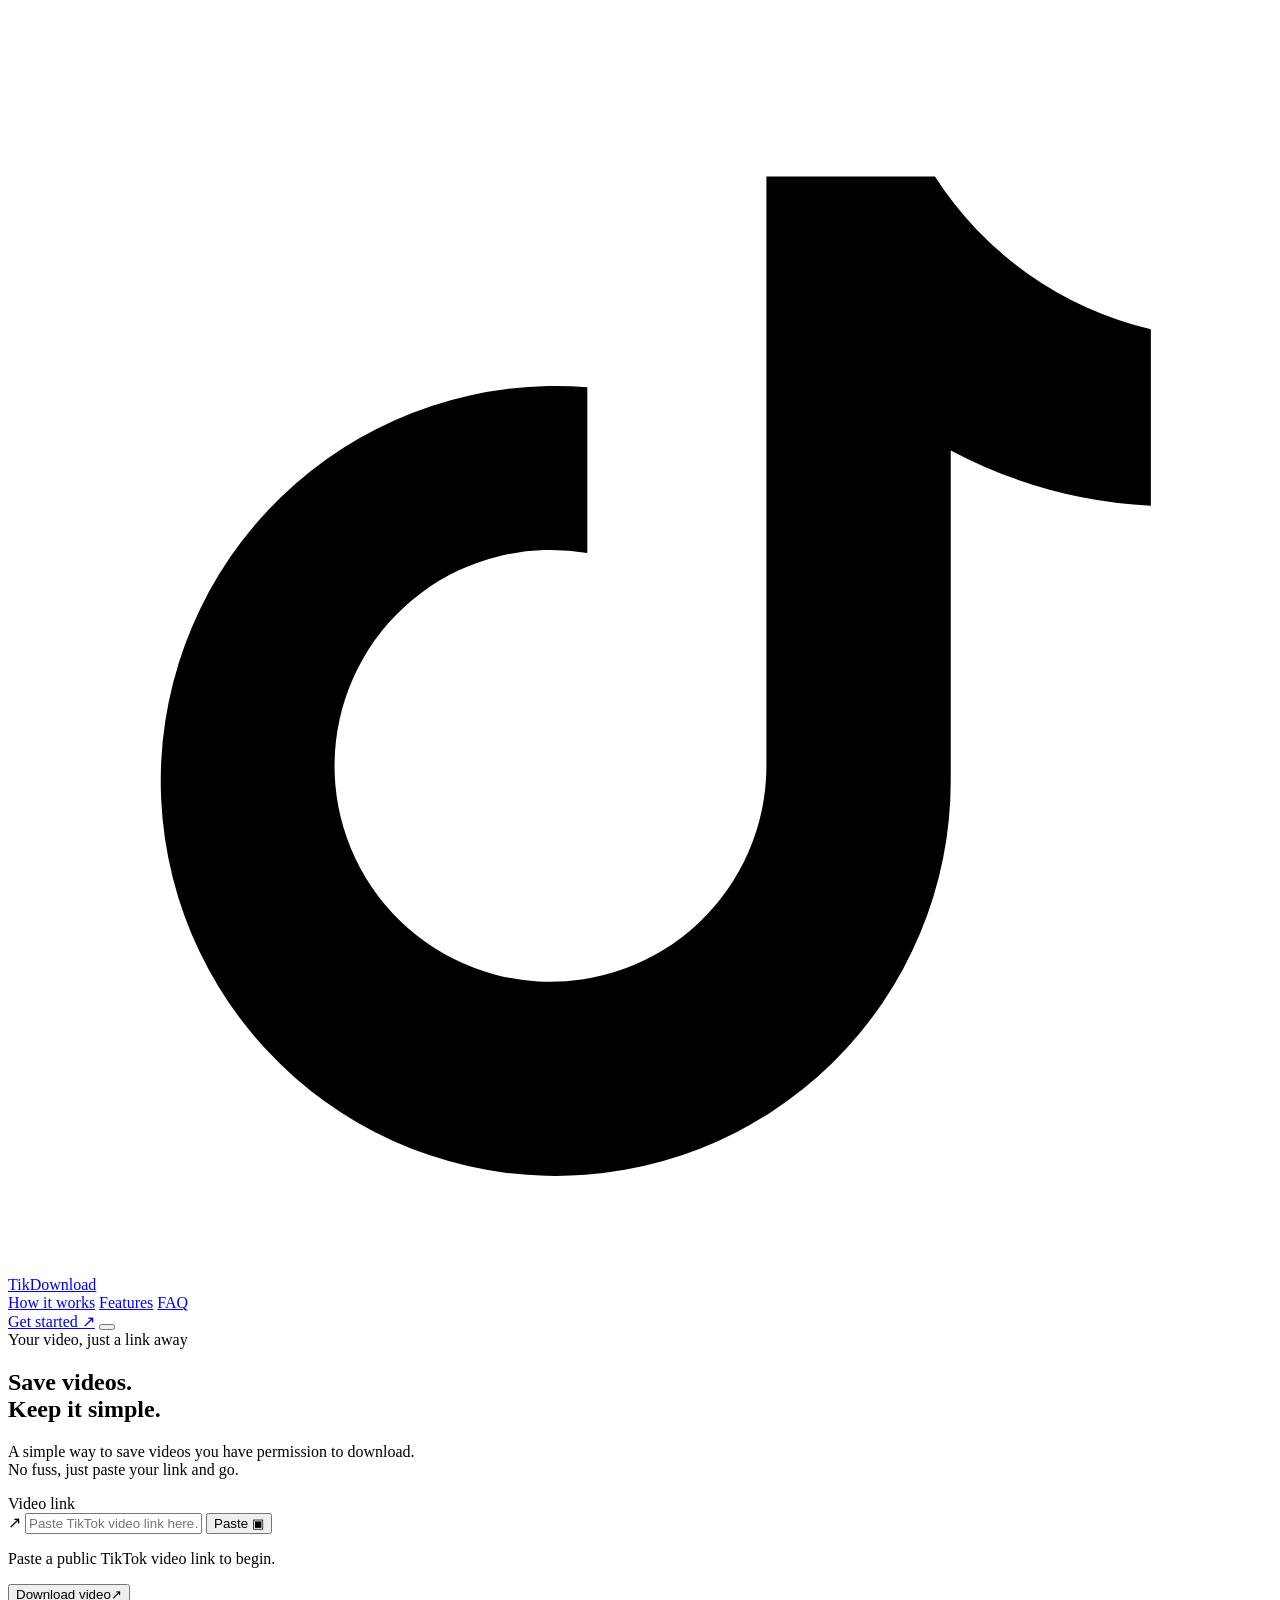
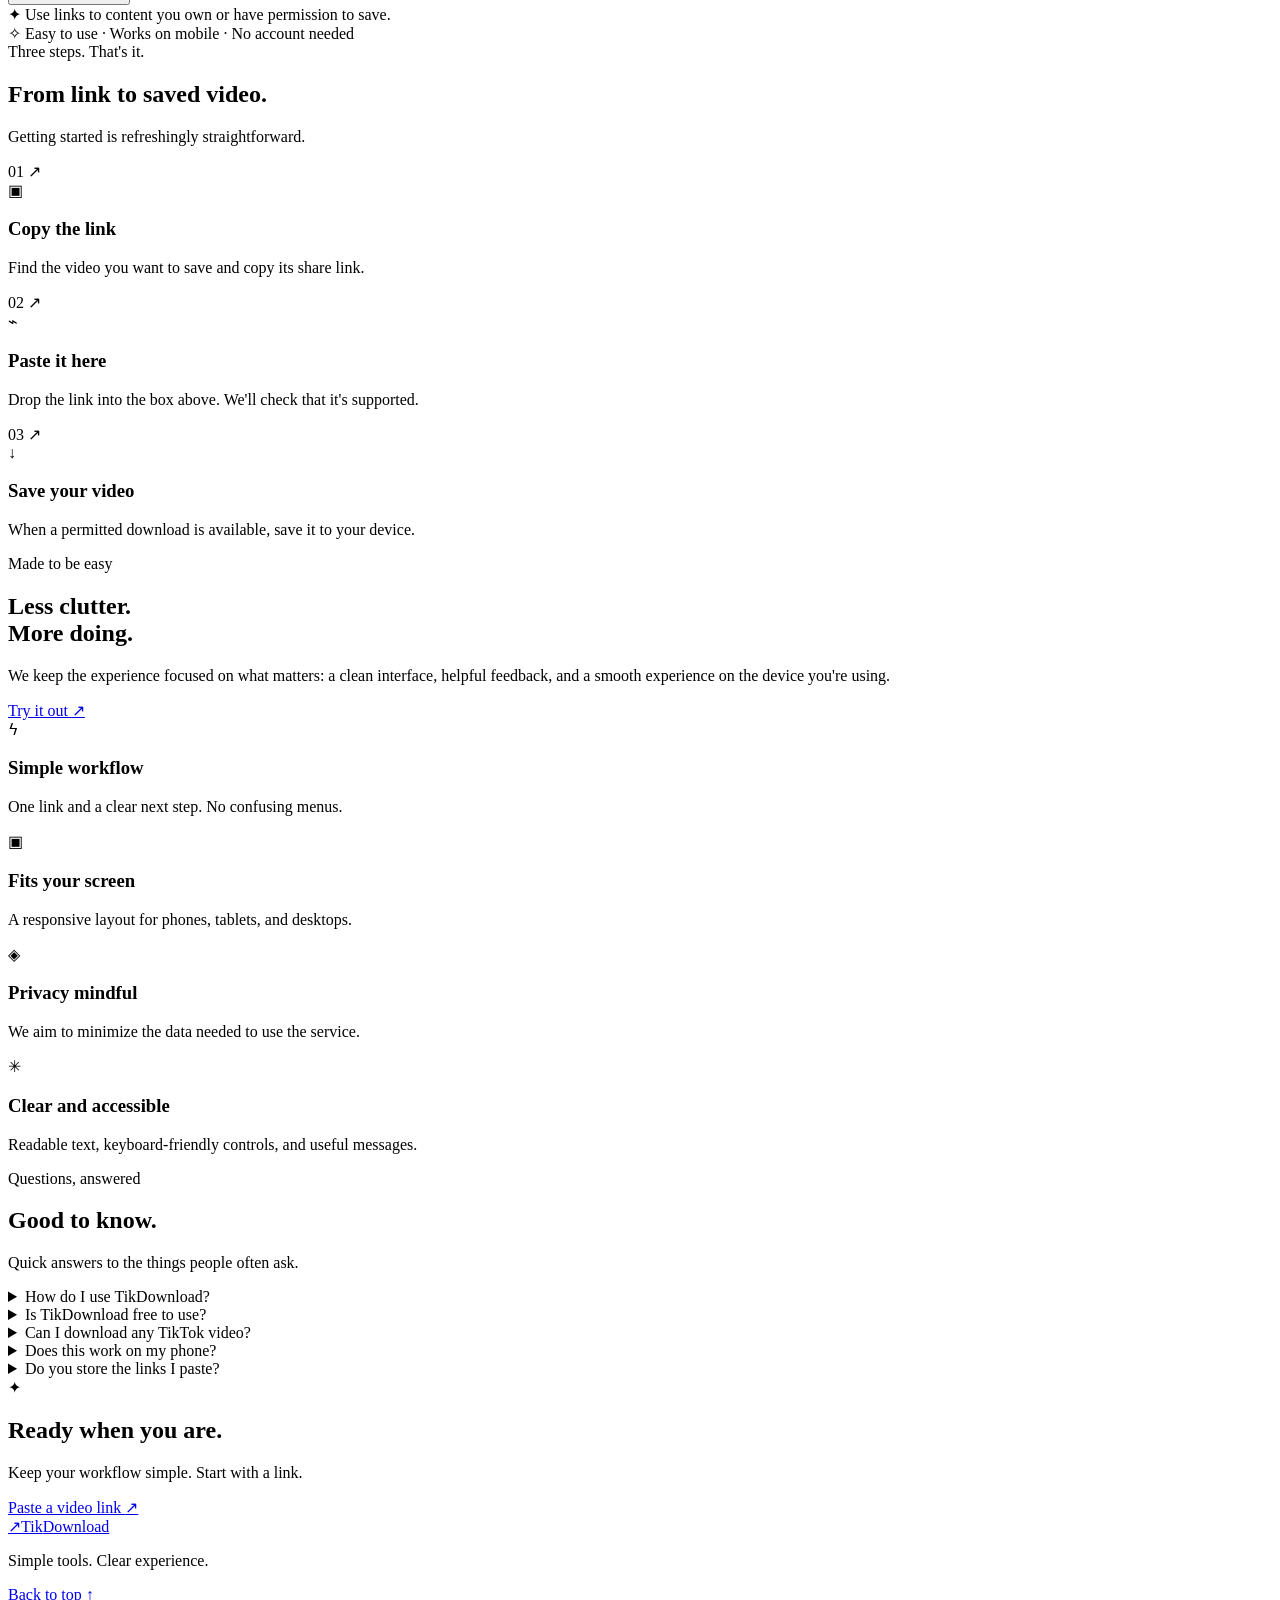
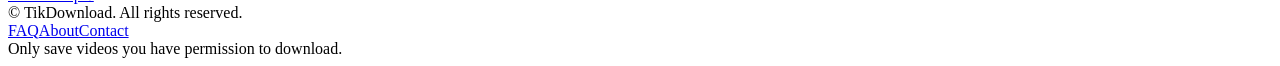
==== public/index.html @ de5470d5 "Add index.html to Vercel public assets" ====
<!doctype html>
<html lang="en">
<head>
  <meta charset="utf-8" />
  <meta name="viewport" content="width=device-width, initial-scale=1" />
  <meta name="theme-color" content="#10111a" />
  <meta name="description" content="TikDownload makes saving videos you have permission to download simple. Paste a link to get started." />
  <title>TikDownload — Save videos. Keep it simple.</title>
  <link rel="preconnect" href="https://fonts.googleapis.com">
  <link rel="preconnect" href="https://fonts.gstatic.com" crossorigin>
  <link href="https://fonts.googleapis.com/css2?family=DM+Sans:wght@400;500;600;700&family=Space+Grotesk:wght@500;600;700&display=swap" rel="stylesheet">
  <link rel="stylesheet" href="./styles.css" />
</head>
<body>
  <header class="site-header">
    <div class="container header-inner">
      <a class="brand" href="#" aria-label="TikDownload home">
        <span class="brand-mark" aria-hidden="true"><svg viewBox="0 0 24 24"><path d="M14.4 3.2v11.2a4.1 4.1 0 1 1-3.4-4.05V7.2a7.5 7.5 0 1 0 6.9 7.45V8.4a9.1 9.1 0 0 0 3.8 1.05V6.1a6.7 6.7 0 0 1-4.1-2.9h-3.2Z"/></svg></span>
        <span>Tik<span class="brand-accent">Download</span></span>
      </a>
      <nav class="nav-links" aria-label="Main navigation">
        <a href="#how-it-works">How it works</a>
        <a href="#features">Features</a>
        <a href="#faq">FAQ</a>
      </nav>
      <a class="header-cta" href="#downloader">Get started <span aria-hidden="true">↗</span></a>
      <button class="menu-toggle" aria-label="Open navigation" aria-expanded="false"><span></span><span></span></button>
    </div>
  </header>

  <main>
    <section class="hero" id="downloader">
      <div class="hero-orb orb-one"></div><div class="hero-orb orb-two"></div>
      <div class="container hero-content">
        <div class="eyebrow"><span class="eyebrow-dot"></span> Your video, just a link away</div>
        <h1>Save videos.<br><span class="gradient-text">Keep it simple.</span></h1>
        <p class="hero-subtitle">A simple way to save videos you have permission to download.<br class="desktop-only"> No fuss, just paste your link and go.</p>
        <div class="download-card">
          <form id="download-form" novalidate>
            <label class="input-label" for="video-url">Video link</label>
            <div class="input-wrap">
              <span class="link-icon" aria-hidden="true">↗</span>
              <input id="video-url" name="video-url" type="url" inputmode="url" autocomplete="off" placeholder="Paste TikTok video link here…" aria-describedby="url-help url-status" />
              <button type="button" class="paste-button" id="paste-button">Paste <span>▣</span></button>
            </div>
            <p class="input-help" id="url-help">Paste a public TikTok video link to begin.</p>
            <button class="download-button" id="download-button" type="submit">
              <span class="button-label">Download video</span><span class="button-arrow" aria-hidden="true">↗</span>
            </button>
            <div class="status-message" id="url-status" role="status" aria-live="polite"></div>
          </form>
          <div class="authorized-upload" hidden>
            <p class="upload-heading">Or download a video file you already have</p>
            <label class="input-label" for="video-file">Choose video file</label>
            <input id="video-file" type="file" accept="video/mp4,video/webm,video/quicktime,.mp4,.webm,.mov" />
            <button type="button" class="download-button upload-button" id="upload-button"><span class="button-label">Upload and prepare download</span><span class="button-arrow" aria-hidden="true">↓</span></button>
            <div class="status-message" id="upload-status" role="status" aria-live="polite"></div>
            <div class="processing-options">
              <label class="input-label" for="video-operation">Processing</label>
              <select id="video-operation"><option value="convert">Convert to MP4</option><option value="compress">Compress video</option></select>
              <label class="input-label" for="video-resolution">Resolution</label>
              <select id="video-resolution"><option value="keep">Keep original resolution</option><option value="1080">1080p</option><option value="720" selected>720p</option><option value="480">480p</option></select>
              <button type="button" class="download-button process-button" id="process-button" disabled><span class="button-label">Process video</span><span class="button-arrow">⚙</span></button>
            </div>
            <div class="status-message" id="process-status" role="status" aria-live="polite"></div><div class="processing-progress" id="processing-progress" hidden><div class="progress-track"><div class="progress-fill" id="progress-fill"></div></div><span id="progress-label">0%</span></div>
            <a id="file-download-link" class="text-link upload-result" hidden download>Download your video <span>↓</span></a>
            <p class="upload-help">Uploads are temporary and expire after one hour. Only upload videos you own or are authorized to use.</p>
          </div>
          <div class="card-note"><span class="shield-icon">✦</span> Use links to content you own or have permission to save.</div>
        </div>
        <div class="hero-trust"><span>✧</span> Easy to use <span class="trust-divider">·</span> Works on mobile <span class="trust-divider">·</span> No account needed</div>
      </div>
      <div class="hero-bottom-shape"></div>
    </section>

    <section class="steps-section section" id="how-it-works">
      <div class="container">
        <div class="section-heading">
          <div class="eyebrow">Three steps. That's it.</div>
          <h2>From link to <span class="gradient-text">saved video.</span></h2>
          <p>Getting started is refreshingly straightforward.</p>
        </div>
        <div class="steps-grid">
          <article class="step-card"><div class="step-number">01 <span>↗</span></div><div class="step-icon copy-icon">▣</div><h3>Copy the link</h3><p>Find the video you want to save and copy its share link.</p></article>
          <article class="step-card step-card-featured"><div class="step-number">02 <span>↗</span></div><div class="step-icon paste-icon">⌁</div><h3>Paste it here</h3><p>Drop the link into the box above. We'll check that it's supported.</p></article>
          <article class="step-card"><div class="step-number">03 <span>↗</span></div><div class="step-icon save-icon">↓</div><h3>Save your video</h3><p>When a permitted download is available, save it to your device.</p></article>
        </div>
      </div>
    </section>

    <section class="features-section section" id="features">
      <div class="container feature-layout">
        <div class="feature-intro">
          <div class="eyebrow">Made to be easy</div>
          <h2>Less clutter.<br><span class="gradient-text">More doing.</span></h2>
          <p>We keep the experience focused on what matters: a clean interface, helpful feedback, and a smooth experience on the device you're using.</p>
          <a href="#downloader" class="text-link">Try it out <span>↗</span></a>
        </div>
        <div class="feature-list">
          <article class="feature-item"><div class="feature-icon speed-icon">ϟ</div><div><h3>Simple workflow</h3><p>One link and a clear next step. No confusing menus.</p></div></article>
          <article class="feature-item"><div class="feature-icon device-icon">▣</div><div><h3>Fits your screen</h3><p>A responsive layout for phones, tablets, and desktops.</p></div></article>
          <article class="feature-item"><div class="feature-icon privacy-icon">◈</div><div><h3>Privacy mindful</h3><p>We aim to minimize the data needed to use the service.</p></div></article>
          <article class="feature-item"><div class="feature-icon free-icon">✳</div><div><h3>Clear and accessible</h3><p>Readable text, keyboard-friendly controls, and useful messages.</p></div></article>
        </div>
      </div>
    </section>

    <section class="faq-section section" id="faq">
      <div class="container faq-layout">
        <div class="section-heading faq-heading">
          <div class="eyebrow">Questions, answered</div>
          <h2>Good to <span class="gradient-text">know.</span></h2>
          <p>Quick answers to the things people often ask.</p>
        </div>
        <div class="faq-list">
          <details class="faq-item"><summary>How do I use TikDownload?<span class="faq-plus"></span></summary><p>Copy a public TikTok video link, paste it into the input above, and select Check link. Download availability depends on the supported retrieval method.</p></details>
          <details class="faq-item"><summary>Is TikDownload free to use?<span class="faq-plus"></span></summary><p>The website prototype is free to use. Any future limits or costs will be clearly disclosed.</p></details>
          <details class="faq-item"><summary>Can I download any TikTok video?<span class="faq-plus"></span></summary><p>No. Only content that is accessible through a supported method and that you have the right or permission to save should be downloaded. Private videos and restricted content are not supported.</p></details>
          <details class="faq-item"><summary>Does this work on my phone?<span class="faq-plus"></span></summary><p>Yes, the site is designed to work on mobile browsers as well as desktop browsers.</p></details>
          <details class="faq-item"><summary>Do you store the links I paste?<span class="faq-plus"></span></summary><p>This prototype does not send links to a server. A download service is not connected yet.</p></details>
        </div>
      </div>
    </section>

    <section class="closing-section">
      <div class="container closing-content"><div class="closing-spark">✦</div><h2>Ready when <span class="gradient-text">you are.</span></h2><p>Keep your workflow simple. Start with a link.</p><a class="download-button closing-button" href="#downloader">Paste a video link <span class="button-arrow">↗</span></a></div>
    </section>
  </main>

  <footer class="site-footer">
    <div class="container footer-top"><a class="brand" href="#"><span class="brand-mark" aria-hidden="true">↗</span><span>Tik<span class="brand-accent">Download</span></span></a><p>Simple tools. Clear experience.</p><a href="#downloader" class="footer-top-link">Back to top ↑</a></div>
    <div class="container footer-bottom"><span>© <span id="year"></span> TikDownload. All rights reserved.</span><div class="footer-links"><a href="#faq">FAQ</a><a href="#features">About</a><a href="mailto:hello@tikdownload.example">Contact</a></div><span class="footer-disclaimer">Only save videos you have permission to download.</span></div>
  </footer>
  <script src="./script.js"></script>
</body>
</html>
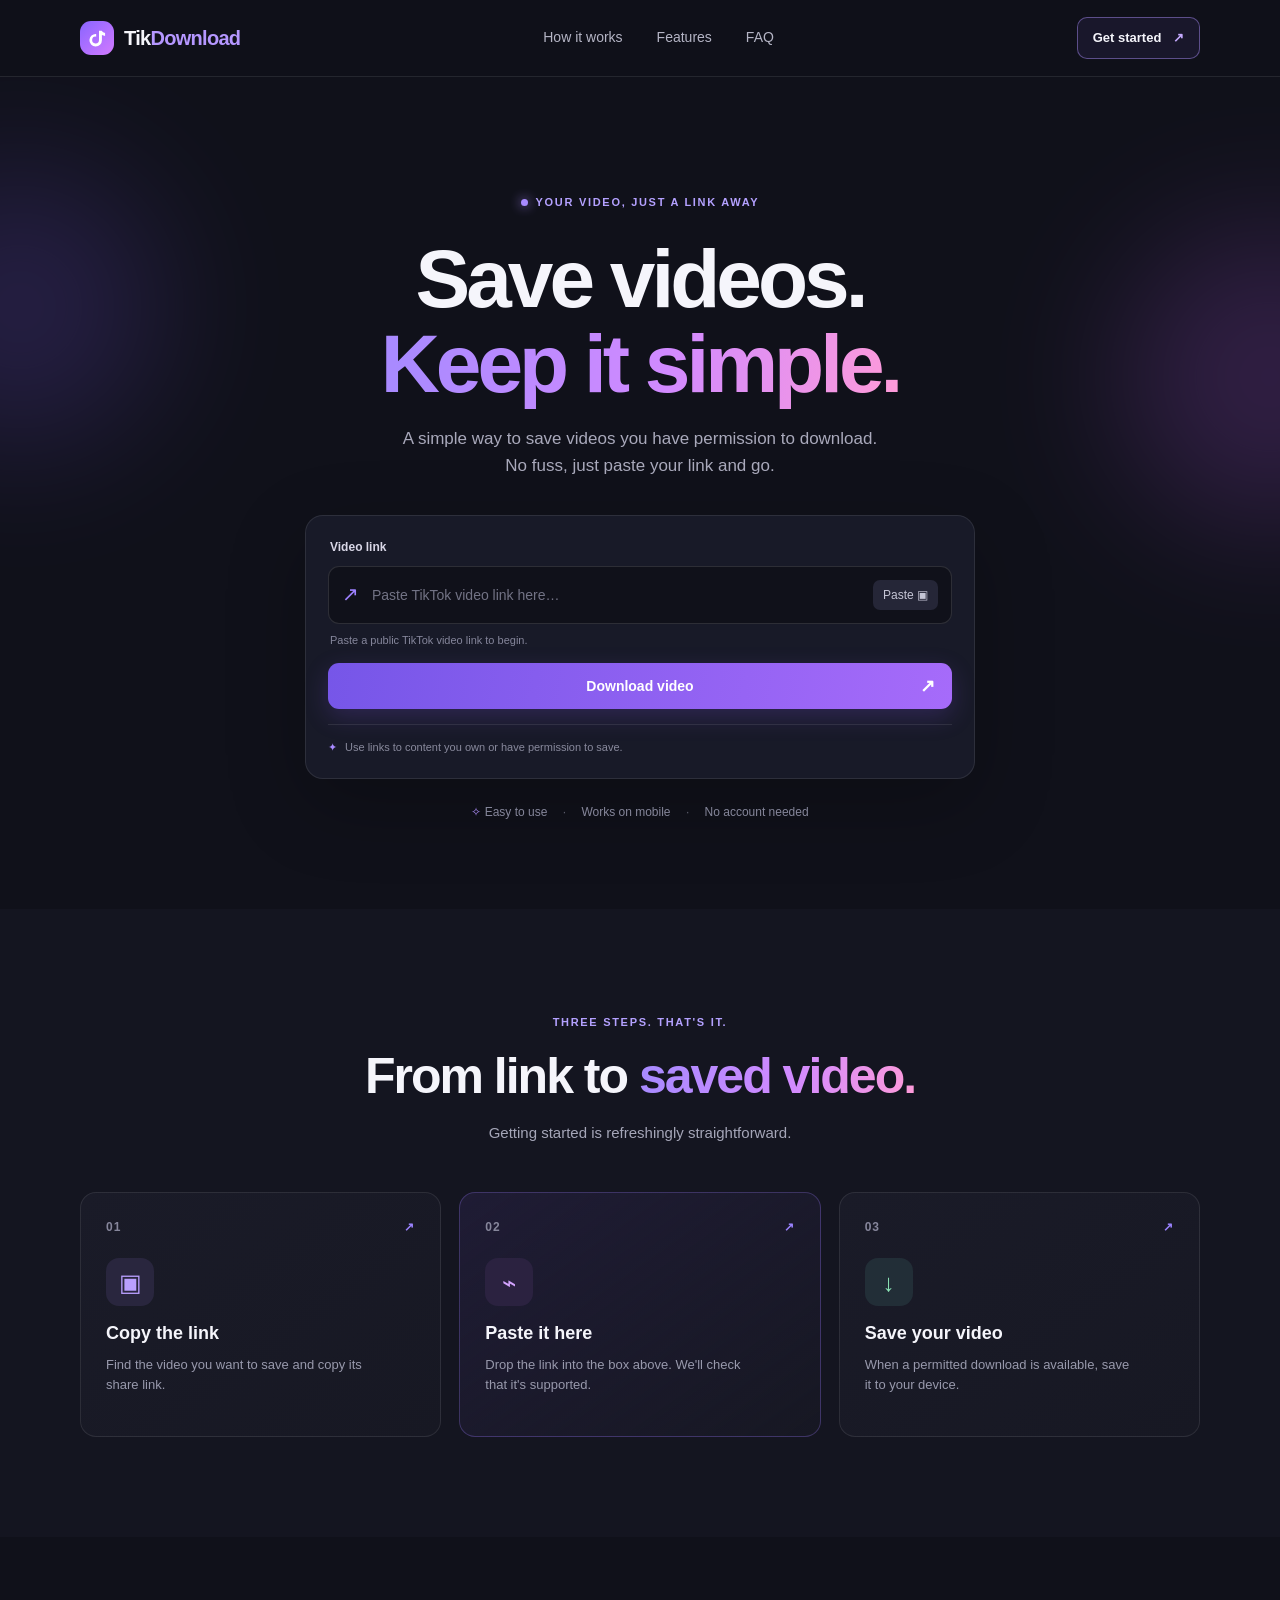
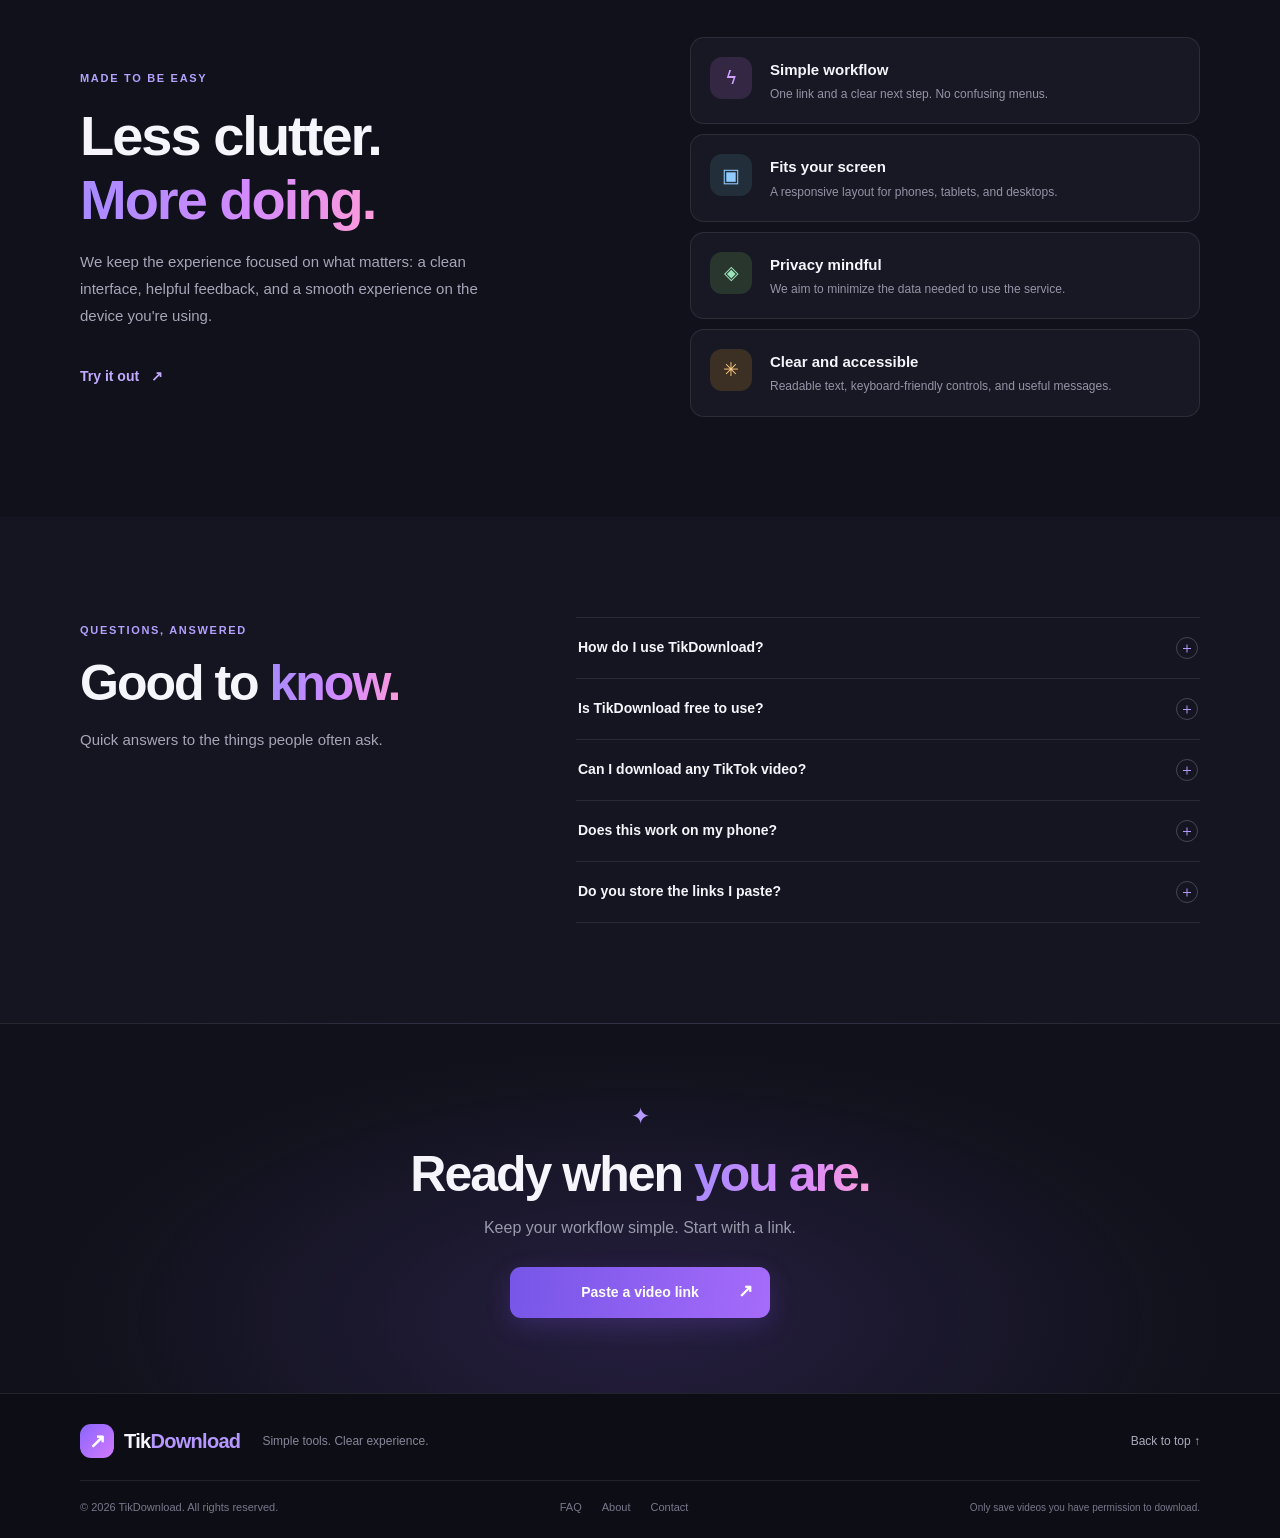
==== commit 9e307351: "Sync deployed frontend FAQ copy" ====
--- a/public/index.html
+++ b/public/index.html
@@ -113,11 +113,11 @@
           <p>Quick answers to the things people often ask.</p>
         </div>
         <div class="faq-list">
-          <details class="faq-item"><summary>How do I use TikDownload?<span class="faq-plus"></span></summary><p>Copy a public TikTok video link, paste it into the input above, and select Check link. Download availability depends on the supported retrieval method.</p></details>
+          <details class="faq-item"><summary>How do I use TikDownload?<span class="faq-plus"></span></summary><p>Copy a public TikTok video link, paste it above, and select Download video. If retrieval succeeds, a download link will appear below.</p></details>
           <details class="faq-item"><summary>Is TikDownload free to use?<span class="faq-plus"></span></summary><p>The website prototype is free to use. Any future limits or costs will be clearly disclosed.</p></details>
           <details class="faq-item"><summary>Can I download any TikTok video?<span class="faq-plus"></span></summary><p>No. Only content that is accessible through a supported method and that you have the right or permission to save should be downloaded. Private videos and restricted content are not supported.</p></details>
           <details class="faq-item"><summary>Does this work on my phone?<span class="faq-plus"></span></summary><p>Yes, the site is designed to work on mobile browsers as well as desktop browsers.</p></details>
-          <details class="faq-item"><summary>Do you store the links I paste?<span class="faq-plus"></span></summary><p>This prototype does not send links to a server. A download service is not connected yet.</p></details>
+          <details class="faq-item"><summary>Do you store the links I paste?<span class="faq-plus"></span></summary><p>When you request a download, your TikTok link is sent to our retrieval provider to process it. Availability depends on that provider and configured storage.</p></details>
         </div>
       </div>
     </section>
--- a/public/styles.css
+++ b/public/styles.css
@@ -0,0 +1,23 @@
+:root{--bg:#10111a;--bg2:#151723;--surface:#1a1c2a;--text:#f5f5fb;--muted:#a5a6b8;--purple:#9b7bff;--pink:#d18aff;--line:rgba(255,255,255,.09);--font:'DM Sans',sans-serif;--display:'Space Grotesk',sans-serif}
+*{box-sizing:border-box}html{scroll-behavior:smooth}body{margin:0;background:var(--bg);color:var(--text);font-family:var(--font);line-height:1.55}a{color:inherit;text-decoration:none}.container{width:min(1120px,calc(100% - 48px));margin-inline:auto}
+.site-header{position:sticky;top:0;z-index:20;background:rgba(16,17,26,.86);backdrop-filter:blur(16px);border-bottom:1px solid var(--line)}.header-inner{height:76px;display:flex;align-items:center;justify-content:space-between}.brand{display:inline-flex;align-items:center;gap:10px;font-family:var(--display);font-weight:700;font-size:20px;letter-spacing:-.7px}.brand-mark{display:grid;place-items:center;width:34px;height:34px;border-radius:11px;background:linear-gradient(135deg,#8a65ff,#d27aff);color:#fff}.brand-mark svg{width:20px;height:20px;fill:currentColor}.brand-accent{color:#b597ff}.nav-links{display:flex;gap:34px;color:#b5b5c5;font-size:14px}.nav-links a:hover,.footer-links a:hover{color:#fff}.header-cta{border:1px solid rgba(174,145,255,.45);border-radius:10px;padding:10px 15px;font-size:13px;font-weight:600;background:rgba(147,112,255,.08)}.header-cta span{margin-left:8px;color:#c5aaff}.menu-toggle{display:none;background:transparent;border:0;padding:8px}.menu-toggle span{display:block;width:22px;height:2px;background:white;margin:5px}
+.hero{position:relative;overflow:hidden;padding:112px 0 88px;background:radial-gradient(ellipse at 50% 10%,rgba(103,68,190,.18),transparent 56%),linear-gradient(180,#10111a,#11121b)}.hero-content{position:relative;z-index:2;text-align:center}.hero-orb{position:absolute;border-radius:50%;filter:blur(70px);opacity:.18;pointer-events:none}.orb-one{width:280px;height:280px;background:#865dff;top:90px;left:-120px}.orb-two{width:300px;height:300px;background:#c45dff;top:150px;right:-140px}.eyebrow{display:inline-flex;align-items:center;gap:8px;text-transform:uppercase;letter-spacing:1.7px;font-size:11px;font-weight:700;color:#b4a1ff}.eyebrow-dot{width:7px;height:7px;border-radius:50%;background:#a88aff;box-shadow:0 0 12px #a88aff}.hero h1{font-family:var(--display);font-size:clamp(48px,7vw,82px);line-height:1.04;letter-spacing:-4px;margin:22px 0 20px;font-weight:700}.gradient-text{background:linear-gradient(100deg,#a98aff 5%,#d18aff 55%,#ff9bd9);-webkit-background-clip:text;background-clip:text;color:transparent}.hero-subtitle{font-size:17px;color:#a9a9bb;margin:0 0 36px}.download-card{max-width:670px;margin:0 auto;padding:22px;background:rgba(26,28,42,.92);border:1px solid rgba(255,255,255,.09);border-radius:18px;box-shadow:0 25px 80px rgba(0,0,0,.24);text-align:left}.input-label{font-size:12px;font-weight:700;color:#d9d7e7;display:block;margin:0 0 9px 2px}.input-wrap{height:58px;border:1px solid rgba(255,255,255,.12);border-radius:11px;background:#10111a;display:flex;align-items:center;padding:0 13px;gap:11px;transition:.2s}.input-wrap:focus-within{border-color:#9e80ff;box-shadow:0 0 0 3px rgba(155,123,255,.13)}.link-icon{color:#9d81ff;font-size:20px}.input-wrap input{flex:1;min-width:0;background:transparent;border:0;outline:0;color:white;font-family:var(--font);font-size:14px}.input-wrap input::placeholder{color:#727385}.paste-button{border:0;background:#252637;color:#c5c5d5;border-radius:7px;padding:8px 10px;font-family:var(--font);font-size:12px;cursor:pointer}.paste-button:hover{background:#33344a;color:#fff}.input-help{font-size:11px;color:#85869b;margin:8px 2px 14px}.download-button{display:flex;width:100%;align-items:center;justify-content:center;gap:10px;position:relative;border:0;border-radius:11px;padding:15px 18px;background:linear-gradient(100deg,#7656e8,#a66bfa);color:#fff;font-family:var(--font);font-weight:700;font-size:14px;cursor:pointer;box-shadow:0 8px 24px rgba(126,82,233,.22);transition:transform .2s,filter .2s}.download-button:hover{filter:brightness(1.1);transform:translateY(-1px)}.download-button:disabled{opacity:.65;cursor:wait;transform:none}.button-arrow{position:absolute;right:17px;font-size:18px}.status-message{font-size:12px;margin-top:10px;min-height:0;color:#b8b4ce}.status-message:not(:empty){min-height:18px}.status-message.error{color:#ff9eae}.status-message.success{color:#8de3b0}.card-note{border-top:1px solid var(--line);padding-top:14px;margin-top:15px;color:#898a9d;font-size:11px}.shield-icon{color:#a88aff;margin-right:5px}.hero-trust{margin-top:24px;color:#85869a;font-size:12px}.hero-trust>span:first-child{color:#b291ff}.trust-divider{margin:0 12px;color:#5c5d6c}.hero-bottom-shape{position:absolute;bottom:-1px;left:0;right:0;height:1px;background:linear-gradient(90deg,transparent,rgba(167,136,255,.25),transparent)}
+.section{padding:100px 0}.steps-section{background:#141520}.section-heading{text-align:center;margin-bottom:48px}.section-heading h2,.feature-intro h2,.faq-heading h2,.closing-content h2{font-family:var(--display);font-size:clamp(34px,4.5vw,50px);letter-spacing:-2px;line-height:1.15;margin:14px 0}.section-heading p,.feature-intro p,.faq-heading p{color:var(--muted);font-size:15px}.steps-grid{display:grid;grid-template-columns:repeat(3,1fr);gap:18px}.step-card{border:1px solid var(--line);border-radius:16px;background:linear-gradient(145deg,#1a1b28,#171823);padding:25px;min-height:245px;transition:transform .2s,border-color .2s}.step-card:hover{transform:translateY(-4px);border-color:rgba(164,132,255,.4)}.step-card-featured{border-color:rgba(155,123,255,.28);background:linear-gradient(145deg,rgba(112,79,202,.12),#171823)}.step-number{display:flex;justify-content:space-between;color:#86869b;font-size:12px;font-weight:700;letter-spacing:1px}.step-number span{color:#9b83ff}.step-icon{display:grid;place-items:center;width:48px;height:48px;border-radius:13px;margin:22px 0 14px;font-size:24px;background:#29263e;color:#b99fff}.paste-icon{background:#2b2240;color:#d4a4ff}.save-icon{background:#222e37;color:#8ce5b7}.step-card h3{font-family:var(--display);font-size:18px;margin:0 0 7px}.step-card p{color:#9899ac;font-size:13px;margin:0;max-width:270px}
+.features-section{background:var(--bg)}.feature-layout{display:grid;grid-template-columns:1fr 1fr;gap:100px;align-items:center}.feature-intro h2{font-size:56px}.feature-intro p{max-width:410px;line-height:1.8}.text-link{display:inline-flex;gap:12px;margin-top:22px;color:#c2aaff;font-size:14px;font-weight:700}.feature-list{display:grid;gap:10px}.feature-item{display:flex;gap:18px;align-items:flex-start;padding:19px;border:1px solid var(--line);border-radius:14px;background:#171823}.feature-icon{display:grid;place-items:center;width:42px;height:42px;flex:0 0 42px;border-radius:12px;font-size:19px}.speed-icon{background:#332744;color:#d1a2ff}.device-icon{background:#222e3a;color:#90caff}.privacy-icon{background:#29362e;color:#9be3b8}.free-icon{background:#3b3023;color:#ffc982}.feature-item h3{margin:1px 0 4px;font-family:var(--display);font-size:15px}.feature-item p{margin:0;color:#9394a7;font-size:12px;line-height:1.6}
+.faq-section{background:#141520}.faq-layout{display:grid;grid-template-columns:.8fr 1.2fr;gap:80px}.faq-heading{text-align:left;margin:0}.faq-list{border-top:1px solid var(--line)}.faq-item{border-bottom:1px solid var(--line);padding:0 2px}.faq-item summary{list-style:none;cursor:pointer;padding:19px 0;font-weight:600;font-size:14px;display:flex;justify-content:space-between;align-items:center;gap:20px}.faq-item summary::-webkit-details-marker{display:none}.faq-plus{width:22px;height:22px;border-radius:50%;border:1px solid #454455;position:relative;flex:0 0 22px}.faq-plus:before,.faq-plus:after{content:"";position:absolute;background:#b49aff;top:10px;left:6px;width:8px;height:1px}.faq-plus:after{transform:rotate(90deg)}.faq-item[open] .faq-plus:after{display:none}.faq-item p{margin:0;padding:0 30px 20px 0;color:#9899ab;font-size:13px;max-width:580px}
+.closing-section{padding:75px 0;background:radial-gradient(ellipse at 50% 80%,rgba(123,85,213,.2),transparent 65%),#10111a;border-top:1px solid var(--line)}.closing-content{text-align:center}.closing-spark{color:#b79aff;font-size:23px}.closing-content h2{margin:12px 0}.closing-content p{color:#999aab;margin:0 0 26px}.closing-button{max-width:260px;margin:0 auto;text-decoration:none}
+.site-footer{background:#0d0e15;border-top:1px solid var(--line);padding:30px 0 22px}.footer-top{display:flex;align-items:center;gap:22px;padding-bottom:22px;border-bottom:1px solid var(--line)}.footer-top p{font-size:12px;color:#858698;margin:0}.footer-top-link{margin-left:auto;font-size:12px;color:#aaa9bb}.footer-bottom{display:flex;align-items:center;justify-content:space-between;gap:20px;padding-top:18px;color:#77788b;font-size:11px}.footer-links{display:flex;gap:20px}.footer-disclaimer{font-size:10px}
+@media(max-width:850px){.feature-layout{gap:45px}.faq-layout{gap:45px}.hero{padding:92px 0 72px}.section{padding:80px 0}}
+@media(max-width:650px){.container{width:min(100% - 34px,1120px)}.header-inner{height:66px}.nav-links{display:none;position:absolute;top:66px;left:0;right:0;padding:18px 22px;background:#151621;border-bottom:1px solid var(--line);flex-direction:column;gap:16px}.menu-toggle{display:block}.header-cta{padding:9px 12px;font-size:12px}.hero{padding:72px 0 62px}.hero h1{font-size:51px;letter-spacing:-2.7px}.hero-subtitle{font-size:14px;padding:0 4px}.desktop-only{display:none}.download-card{padding:16px;border-radius:15px}.input-wrap{height:54px;padding:0 10px}.input-wrap input{font-size:13px}.paste-button{padding:7px 8px}.hero-trust{font-size:10px}.trust-divider{margin:0 7px}.section{padding:66px 0}.section-heading h2,.feature-intro h2,.faq-heading h2,.closing-content h2{font-size:36px;letter-spacing:-1.4px}.section-heading{margin-bottom:30px}.steps-grid{grid-template-columns:1fr;gap:12px}.step-card{min-height:0;padding:20px}.step-icon{margin:16px 0 12px}.feature-layout,.faq-layout{grid-template-columns:1fr;gap:38px}.feature-intro h2{font-size:43px}.feature-list{gap:9px}.feature-item{padding:15px}.faq-heading{margin:0}.closing-section{padding:55px 0}.footer-top{flex-wrap:wrap;gap:12px}.footer-top p{width:100%;order:3}.footer-top-link{margin-left:auto}.footer-bottom{align-items:flex-start;flex-wrap:wrap;gap:12px}.footer-links{order:2;width:100%}.footer-disclaimer{order:3;width:100%}}
+@media(prefers-reduced-motion:reduce){html{scroll-behavior:auto}*,*:before,*:after{transition:none!important}}
+
+.authorized-upload{border-top:1px solid rgba(255,255,255,.09);margin-top:22px;padding-top:20px;text-align:left}
+.upload-heading{font-weight:600;font-size:14px;margin:0 0 16px;color:var(--text,#fff)}
+#video-file{display:block;width:100%;margin:8px 0 14px;padding:10px;border:1px solid rgba(255,255,255,.15);border-radius:12px;background:rgba(255,255,255,.035);color:inherit;font:inherit;font-size:12px}
+#video-file::file-selector-button{border:0;border-radius:8px;padding:8px 10px;margin-right:10px;background:rgba(255,255,255,.1);color:inherit;font:inherit;cursor:pointer}
+.upload-button{width:100%;margin-top:2px}
+.upload-help{font-size:11px;line-height:1.5;opacity:.65;margin:12px 0 0}
+.upload-result{display:inline-flex;margin-top:10px;align-items:center;gap:8px}
+.upload-result[hidden]{display:none}
+.processing-options{display:grid;grid-template-columns:1fr 1fr;gap:10px;margin-top:16px}.processing-options .input-label{margin:4px 0 0}.processing-options select{width:100%;background:#10111a;color:#f5f5fb;border:1px solid rgba(255,255,255,.14);border-radius:9px;padding:11px 10px;font:inherit;font-size:12px}.process-button{grid-column:1/-1}.process-button:disabled{opacity:.45;cursor:not-allowed}@media(max-width:650px){.processing-options{grid-template-columns:1fr}.process-button{grid-column:auto}}
+.processing-progress{display:flex;align-items:center;gap:10px;margin:10px 0;font-size:12px;color:#a9a9ba}.processing-progress[hidden]{display:none}.progress-track{height:8px;flex:1;background:rgba(255,255,255,.1);border-radius:99px;overflow:hidden}.progress-fill{height:100%;width:0%;background:linear-gradient(90deg,#9a6bff,#48d6f5);border-radius:99px;transition:width .35s ease}.processing-progress #progress-label{min-width:36px;text-align:right;color:#e5e2f5;font-weight:600}
